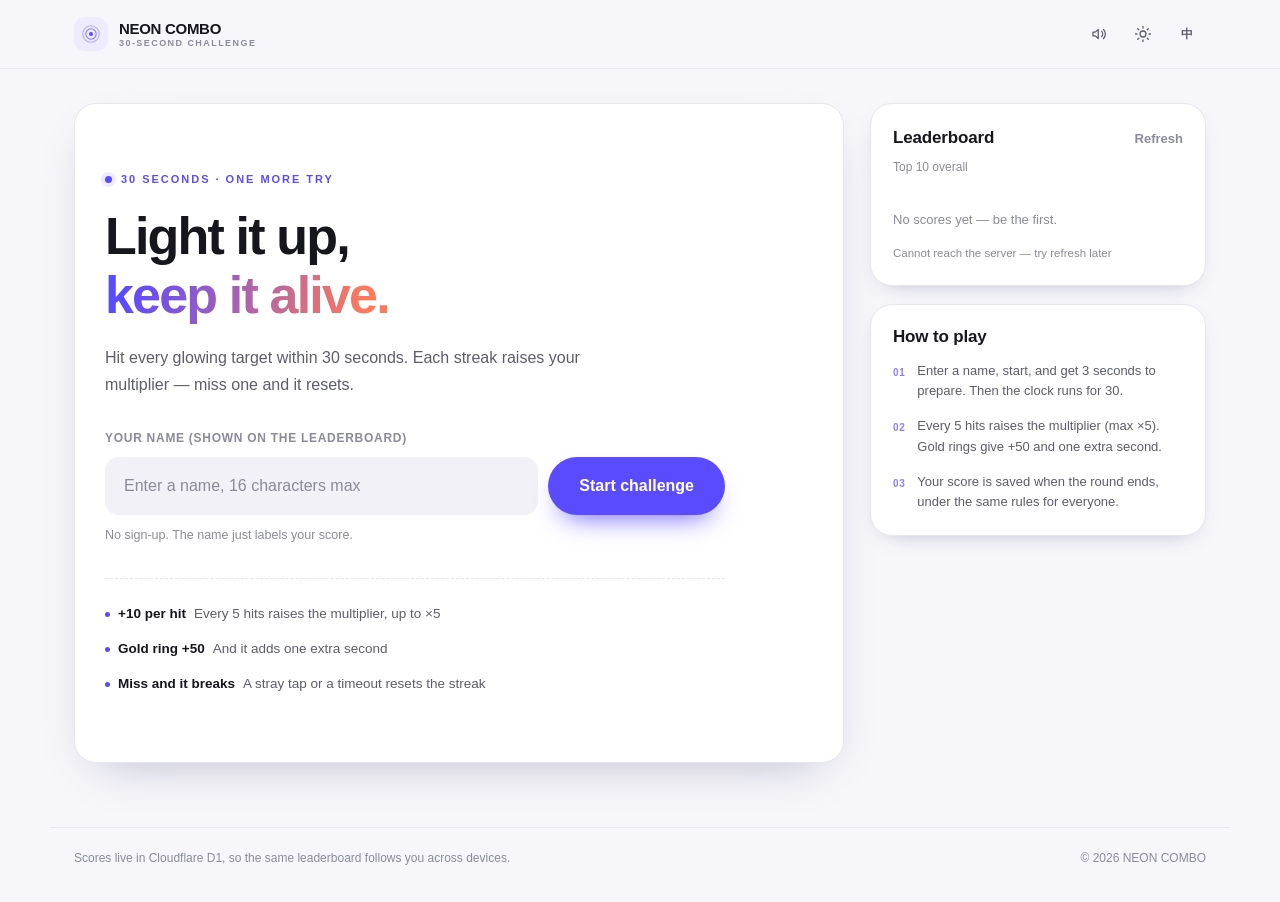
==== public/index.html @ eb089e0f "refactor: migrate from Pages Functions to Workers static assets" ====
<!DOCTYPE html>
<html lang="zh-CN" data-theme="light" data-lang="zh">
<head>
  <meta charset="UTF-8">
  <meta name="viewport" content="width=device-width, initial-scale=1, viewport-fit=cover">
  <title>霓虹连击 NEON COMBO · 30 秒挑战</title>
  <meta name="description" content="30 秒连击挑战：点亮、命中、别断。连击越高分越狠，成绩实时上榜。">
  <meta name="theme-color" content="#f7f7fb">
  <meta property="og:type" content="website">
  <meta property="og:title" content="霓虹连击 NEON COMBO · 30 秒挑战">
  <meta property="og:description" content="30 秒，手指别停。连击越高，分数越狠。">
  <link rel="icon" href="assets/favicon.svg" type="image/svg+xml">
  <link rel="stylesheet" href="assets/css/style.css">
</head>
<body>
  <a class="skip-link" href="#stage" data-i18n="a11y.skip">跳到游戏</a>

  <header class="site-header">
    <div class="container header-inner">
      <a class="brand" href="./" data-i18n-aria="a11y.home" aria-label="霓虹连击首页">
        <span class="brand-mark" aria-hidden="true">
          <svg viewBox="0 0 32 32" fill="none">
            <circle cx="16" cy="16" r="12" stroke="currentColor" stroke-width="1.5" opacity=".4"/>
            <circle cx="16" cy="16" r="7.5" stroke="currentColor" stroke-width="1.5" opacity=".72"/>
            <circle cx="16" cy="16" r="3" fill="currentColor"/>
          </svg>
        </span>
        <span class="brand-text"><strong data-i18n="brand.name">霓虹连击</strong><small data-i18n="brand.sub">NEON COMBO</small></span>
      </a>

      <div class="header-actions">
        <button class="icon-btn" id="sound-toggle" type="button" aria-pressed="true" aria-label="关闭音效" title="关闭音效">
          <svg class="icon-sound-on" viewBox="0 0 24 24" fill="none" aria-hidden="true"><path d="M4 9.5h3l4-3.5v12l-4-3.5H4z" stroke="currentColor" stroke-width="1.7" stroke-linejoin="round"/><path d="M15.5 8.5a5 5 0 0 1 0 7M18 6a8.5 8.5 0 0 1 0 12" stroke="currentColor" stroke-width="1.7" stroke-linecap="round"/></svg>
          <svg class="icon-sound-off" viewBox="0 0 24 24" fill="none" aria-hidden="true"><path d="M4 9.5h3l4-3.5v12l-4-3.5H4z" stroke="currentColor" stroke-width="1.7" stroke-linejoin="round"/><path d="m16 9.5 5 5M21 9.5l-5 5" stroke="currentColor" stroke-width="1.7" stroke-linecap="round"/></svg>
        </button>
        <button class="icon-btn" id="theme-toggle" type="button" data-i18n-aria="a11y.theme" data-i18n-title="a11y.theme" aria-label="切换深浅色主题" title="切换深浅色主题">
          <svg class="icon-sun" viewBox="0 0 24 24" fill="none" aria-hidden="true"><circle cx="12" cy="12" r="4" stroke="currentColor" stroke-width="1.7"/><path d="M12 2v2M12 20v2M4.93 4.93l1.42 1.42M17.65 17.65l1.42 1.42M2 12h2M20 12h2M4.93 19.07l1.42-1.42M17.65 6.35l1.42-1.42" stroke="currentColor" stroke-width="1.7" stroke-linecap="round"/></svg>
          <svg class="icon-moon" viewBox="0 0 24 24" fill="none" aria-hidden="true"><path d="M20.5 14.2A8.5 8.5 0 0 1 9.8 3.5 8.5 8.5 0 1 0 20.5 14.2Z" stroke="currentColor" stroke-width="1.7" stroke-linejoin="round"/></svg>
        </button>
        <button class="icon-btn lang-btn" id="lang-toggle" type="button" data-i18n="nav.lang.switch" data-i18n-aria="nav.lang.aria" aria-label="Switch to English">EN</button>
      </div>
    </div>
  </header>

  <main class="container main" id="stage">
    <div class="layout">
      <section class="stage-card">

        <!-- ============ 开始 ============ -->
        <div class="view view-start is-active" id="view-start">
          <p class="eyebrow"><span class="dot" aria-hidden="true"></span><span data-i18n="start.eyebrow">30 秒 · 一局接一局</span></p>
          <h1 data-i18n-html="start.title">点亮，命中，<br><span class="grad-text">别让它灭。</span></h1>
          <p class="lead" data-i18n="start.lead">30 秒内点掉所有发光的目标。连续命中会不断叠加倍率，漏掉一个，连击归零。</p>

          <form class="start-form" id="start-form" novalidate>
            <label for="player-name" data-i18n="start.name.label">你的名字（会显示在排行榜上）</label>
            <div class="start-row">
              <input class="name-input" id="player-name" name="name" type="text" maxlength="16" autocomplete="nickname" spellcheck="false" placeholder="输入名字，最多 16 字" data-i18n-ph="start.name.ph" aria-describedby="name-hint">
              <button class="btn btn-primary btn-lg" type="submit" id="start-btn" data-i18n="start.btn">开始挑战</button>
            </div>
            <p class="name-hint" id="name-hint" data-i18n="start.tip">不用注册，名字只用来标记成绩。</p>
          </form>

          <ul class="mini-rules">
            <li><b data-i18n="mini.1.k">每命中 +10</b><span data-i18n="mini.1.v">连击每 5 次提升一档倍率，最高 ×5</span></li>
            <li><b data-i18n="mini.2.k">金环 +50</b><span data-i18n="mini.2.v">命中还额外加 1 秒</span></li>
            <li><b data-i18n="mini.3.k">漏掉就断</b><span data-i18n="mini.3.v">点空或超时，连击直接清零</span></li>
          </ul>
        </div>

        <!-- ============ 游戏中 ============ -->
        <div class="view view-game" id="view-game">
          <div class="hud">
            <div class="hud-item"><span class="hud-label" data-i18n="hud.score">得分</span><strong class="hud-value" id="hud-score">0</strong></div>
            <div class="hud-item"><span class="hud-label" data-i18n="hud.combo">连击</span><strong class="hud-value" id="hud-combo">×1</strong></div>
            <div class="hud-item hud-item-time"><span class="hud-label" data-i18n="hud.time">剩余</span><strong class="hud-value" id="hud-time">30.0</strong></div>
          </div>
          <div class="timebar" aria-hidden="true"><i id="timebar-fill"></i></div>
          <div class="arena" id="arena">
            <p class="arena-tip" id="arena-tip" data-i18n="game.tip">点击发光的目标</p>
            <div class="countdown" id="countdown" hidden><span id="countdown-num">3</span></div>
            <div class="combo-flash" id="combo-flash" hidden></div>
          </div>
          <div class="hud-foot">
            <span id="game-best" data-i18n="game.best">本机最高 0</span>
            <button class="link-btn" id="quit-btn" type="button" data-i18n="game.quit">结束本局</button>
          </div>
        </div>

        <!-- ============ 结算 ============ -->
        <div class="view view-result" id="view-result">
          <p class="grade-label" data-i18n="result.title">本局结束</p>
          <div class="result-head">
            <span class="grade" id="result-grade" data-grade="A">A</span>
            <div class="result-score-wrap">
              <strong class="final-score" id="result-score">0</strong>
              <span class="final-unit" data-i18n="result.unit">分</span>
            </div>
          </div>
          <p class="grade-text" id="result-grade-text"></p>
          <dl class="result-stats">
            <div><dt data-i18n="result.combo">最高连击</dt><dd id="result-combo">0</dd></div>
            <div><dt data-i18n="result.hits">命中</dt><dd id="result-hits">0</dd></div>
            <div><dt data-i18n="result.accuracy">命中率</dt><dd id="result-accuracy">0%</dd></div>
          </dl>
          <p class="result-status" id="result-status" role="status" aria-live="polite"></p>
          <div class="result-actions">
            <button class="btn btn-primary btn-lg" id="retry-btn" type="button" data-i18n="result.retry">再来一局</button>
            <a class="btn btn-ghost btn-lg" href="#board" data-i18n="result.board">看排行榜</a>
          </div>
        </div>
      </section>

      <!-- ============ 侧栏 ============ -->
      <aside class="sidebar">
        <section class="board" id="board" aria-labelledby="board-title">
          <div class="board-head">
            <h2 id="board-title" data-i18n="board.title">排行榜</h2>
            <button class="link-btn" id="refresh-board" type="button" data-i18n="board.refresh">刷新</button>
          </div>
          <p class="board-sub" data-i18n="board.sub">全场前 10 名</p>
          <ol class="board-list" id="board-list"></ol>
          <p class="board-empty" id="board-empty" hidden data-i18n="board.empty">还没有成绩，来做第一个上榜的人。</p>
          <p class="board-note" id="board-note" hidden></p>
        </section>

        <section class="rules" aria-labelledby="rules-title">
          <h2 id="rules-title" data-i18n="rules.title">怎么玩</h2>
          <ol class="rule-list">
            <li><span class="rule-no" aria-hidden="true">01</span><p data-i18n="rules.1">输入名字，开始后有 3 秒准备，然后计时 30 秒。</p></li>
            <li><span class="rule-no" aria-hidden="true">02</span><p data-i18n="rules.2">连击每 5 次升一档倍率，最高 ×5；金环额外 +50 分和 1 秒。</p></li>
            <li><span class="rule-no" aria-hidden="true">03</span><p data-i18n="rules.3">结算自动上榜，和所有人比同一套规则。</p></li>
          </ol>
        </section>
      </aside>
    </div>
  </main>

  <footer class="site-footer">
    <div class="container footer-inner">
      <p data-i18n="footer.copy">成绩保存在 Cloudflare D1，换设备也能看到同一份排行榜。</p>
      <p class="footer-meta">© <span id="year">2026</span> NEON COMBO</p>
    </div>
  </footer>

  <script src="assets/js/i18n.js"></script>
  <script src="assets/js/game-core.js"></script>
  <script src="assets/js/game.js"></script>
</body>
</html>
---- public/assets/css/style.css ----
/* ============================================================
   霓虹连击 NEON COMBO · 样式
   零依赖 / 无外部请求 / 纯 CSS 视觉
   ============================================================ */

:root {
  --bg: #f7f7fb;
  --surface: #ffffff;
  --surface-2: #f1f1f7;
  --text: #16161d;
  --text-soft: #5d5d6b;
  --text-faint: #8b8b99;
  --line: #e6e6ee;
  --accent: #5b4bff;
  --accent-soft: #eeebff;
  --accent-2: #ff7a59;
  --gold: #ffc04d;
  --danger: #ff4d6d;
  --arena-1: #1c1848;
  --arena-2: #0b0b14;
  --shadow: 0 18px 50px -24px rgba(28, 24, 80, .32);
  --shadow-sm: 0 8px 24px -14px rgba(28, 24, 80, .38);
  --radius: 22px;
  --radius-sm: 12px;
  --max: 1180px;
  --ease: cubic-bezier(.22, .68, 0, 1);
}

html[data-theme="dark"] {
  --bg: #0e0e15;
  --surface: #17171f;
  --surface-2: #20202b;
  --text: #f2f2f7;
  --text-soft: #a8a8b8;
  --text-faint: #7a7a8c;
  --line: #2a2a38;
  --accent: #8b7dff;
  --accent-soft: #262244;
  --accent-2: #ff9478;
  --shadow: 0 18px 50px -24px rgba(0, 0, 0, .75);
  --shadow-sm: 0 8px 24px -14px rgba(0, 0, 0, .8);
}

*, *::before, *::after { box-sizing: border-box; }

/* hidden 属性必须能真正隐藏元素：下面的 .countdown 等浮层带 display，
   会覆盖浏览器默认的 [hidden] { display: none }，所以这里强制一次。 */
[hidden] { display: none !important; }

html { scroll-behavior: smooth; }

body {
  margin: 0;
  min-height: 100vh;
  background: var(--bg);
  color: var(--text);
  font-family: -apple-system, BlinkMacSystemFont, "Segoe UI", "PingFang SC", "Hiragino Sans GB", "Microsoft YaHei", "Helvetica Neue", Arial, sans-serif;
  font-size: 16px;
  line-height: 1.7;
  -webkit-font-smoothing: antialiased;
  -webkit-tap-highlight-color: transparent;
  transition: background-color .3s ease, color .3s ease;
}

img, svg { display: block; max-width: 100%; }
a { color: inherit; text-decoration: none; }
button { font: inherit; color: inherit; cursor: pointer; }
h1, h2, h3, p, ul, ol, dl, dd { margin: 0; }
ul, ol { padding: 0; list-style: none; }

:focus-visible { outline: 2px solid var(--accent); outline-offset: 3px; border-radius: 4px; }

.container { width: 100%; max-width: var(--max); margin: 0 auto; padding: 0 24px; }

.skip-link {
  position: absolute; left: -9999px; top: 0; z-index: 100;
  background: var(--accent); color: #fff; padding: 10px 18px; border-radius: 0 0 10px 0;
}
.skip-link:focus { left: 0; }

/* ---------- 通用文字 ---------- */
.eyebrow {
  display: inline-flex; align-items: center; gap: 9px;
  font-size: 11px; font-weight: 700; letter-spacing: .18em;
  text-transform: uppercase; color: var(--accent);
  margin-bottom: 18px;
}
.eyebrow .dot {
  width: 7px; height: 7px; border-radius: 50%; background: var(--accent);
  box-shadow: 0 0 0 4px var(--accent-soft);
}

.grad-text {
  background: linear-gradient(100deg, var(--accent) 8%, var(--accent-2) 92%);
  -webkit-background-clip: text; background-clip: text; color: transparent;
}

h1, h2 { letter-spacing: -.035em; line-height: 1.14; font-weight: 800; }
h1 { font-size: clamp(32px, 5.4vw, 52px); }
h2 { font-size: 17px; letter-spacing: -.01em; font-weight: 700; }

/* ---------- 按钮 ---------- */
.btn {
  display: inline-flex; align-items: center; justify-content: center; gap: 8px;
  padding: 12px 22px; border-radius: 999px; border: 1px solid transparent;
  font-size: 15px; font-weight: 650; line-height: 1.4; white-space: nowrap;
  transition: transform .22s var(--ease), box-shadow .22s var(--ease), background-color .22s ease, border-color .22s ease, color .22s ease;
}
.btn:hover { transform: translateY(-2px); }
.btn:active { transform: translateY(0) scale(.98); }
.btn-primary { background: var(--accent); color: #fff; box-shadow: 0 14px 28px -14px var(--accent); }
.btn-primary:hover { box-shadow: 0 20px 34px -14px var(--accent); }
.btn-ghost { background: var(--surface); border-color: var(--line); color: var(--text); }
.btn-ghost:hover { border-color: var(--accent); color: var(--accent); }
.btn-lg { padding: 15px 30px; font-size: 16px; }

.link-btn {
  background: none; border: 0; padding: 2px 0;
  font-size: 13px; font-weight: 600; color: var(--text-faint);
  border-bottom: 1px solid transparent;
  transition: color .2s ease, border-color .2s ease;
}
.link-btn:hover { color: var(--accent); border-bottom-color: currentColor; }

/* ---------- 顶栏 ---------- */
.site-header {
  position: sticky; top: 0; z-index: 50;
  background: color-mix(in srgb, var(--bg) 84%, transparent);
  backdrop-filter: saturate(180%) blur(14px);
  -webkit-backdrop-filter: saturate(180%) blur(14px);
  border-bottom: 1px solid var(--line);
}
.header-inner { height: 68px; display: flex; align-items: center; justify-content: space-between; gap: 16px; }

.brand { display: inline-flex; align-items: center; gap: 11px; }
.brand-mark {
  display: grid; place-items: center;
  width: 34px; height: 34px; border-radius: 11px;
  background: var(--accent-soft); color: var(--accent);
}
.brand-mark svg { width: 22px; height: 22px; }
.brand-text { display: flex; flex-direction: column; line-height: 1.2; }
.brand-text strong { font-size: 15px; font-weight: 750; letter-spacing: -.02em; }
.brand-text small { font-size: 9px; letter-spacing: .16em; color: var(--text-faint); font-weight: 600; }

.header-actions { display: flex; align-items: center; gap: 6px; }

.icon-btn {
  display: grid; place-items: center;
  width: 38px; height: 38px; border-radius: 11px;
  background: transparent; border: 1px solid transparent; color: var(--text-soft);
  transition: background-color .18s ease, color .18s ease, border-color .18s ease;
}
.icon-btn:hover { background: var(--surface-2); color: var(--text); border-color: var(--line); }
.icon-btn svg { width: 18px; height: 18px; }

.lang-btn { font-size: 12px; font-weight: 800; letter-spacing: .04em; }

/* 主题图标：靠 data-theme 切换 */
html[data-theme="light"] .icon-moon { display: none; }
html[data-theme="dark"] .icon-sun { display: none; }

/* 音效图标：靠 is-muted 切换 */
.icon-sound-off { display: none; }
.icon-btn.is-muted .icon-sound-on { display: none; }
.icon-btn.is-muted .icon-sound-off { display: block; }

/* ---------- 主布局 ---------- */
.main { padding: 34px 24px 56px; }

.layout {
  display: grid;
  grid-template-columns: minmax(0, 1fr) 336px;
  gap: 26px;
  align-items: start;
}

/* ---------- 舞台卡片 ---------- */
.stage-card {
  display: grid;
  min-height: clamp(560px, 74vh, 660px);
  padding: 30px;
  background: var(--surface);
  border: 1px solid var(--line);
  border-radius: var(--radius);
  box-shadow: var(--shadow);
  overflow: hidden;
}

.view {
  grid-area: 1 / 1;
  display: flex; flex-direction: column;
  opacity: 0; visibility: hidden; pointer-events: none;
  transform: translateY(10px);
  transition: opacity .32s var(--ease), transform .32s var(--ease), visibility .32s;
}
.view.is-active { opacity: 1; visibility: visible; pointer-events: auto; transform: none; }

/* ---------- 开始视图 ---------- */
.view-start { justify-content: center; max-width: 620px; }
.view-start .lead {
  margin-top: 18px; max-width: 520px;
  font-size: 16px; color: var(--text-soft);
}

.start-form { margin-top: 30px; }
.start-form > label {
  display: block; margin-bottom: 9px;
  font-size: 12px; font-weight: 700; letter-spacing: .06em;
  text-transform: uppercase; color: var(--text-faint);
}
.start-row { display: flex; gap: 10px; flex-wrap: wrap; }
.name-input {
  flex: 1 1 220px; min-width: 0;
  padding: 14px 18px;
  font: inherit; font-size: 16px; color: var(--text);
  background: var(--surface-2);
  border: 1px solid transparent; border-radius: 14px;
  transition: border-color .2s ease, background-color .2s ease, box-shadow .2s ease;
}
.name-input::placeholder { color: var(--text-faint); }
.name-input:focus {
  outline: none;
  border-color: var(--accent);
  background: var(--surface);
  box-shadow: 0 0 0 4px var(--accent-soft);
}
.name-input.is-invalid { border-color: var(--danger); animation: shake .28s ease; }

.name-hint { margin-top: 10px; font-size: 12.5px; color: var(--text-faint); }
.name-hint.is-error { color: var(--danger); font-weight: 600; }

.mini-rules {
  margin-top: 32px; display: grid; gap: 12px;
  padding-top: 24px; border-top: 1px dashed var(--line);
}
.mini-rules li { display: flex; flex-wrap: wrap; align-items: baseline; gap: 8px; font-size: 13.5px; }
.mini-rules b { font-size: 13.5px; font-weight: 750; color: var(--text); }
.mini-rules span { color: var(--text-soft); }
.mini-rules b::before {
  content: ""; display: inline-block; width: 5px; height: 5px; margin-right: 8px;
  border-radius: 50%; background: var(--accent); vertical-align: middle;
}

/* ---------- 游戏视图 ---------- */
.view-game { gap: 12px; }

.hud { display: flex; gap: 10px; }
.hud-item {
  flex: 1; min-width: 0;
  padding: 9px 14px;
  background: var(--surface-2);
  border-radius: 13px;
}
.hud-label {
  display: block;
  font-size: 10px; font-weight: 700; letter-spacing: .14em;
  text-transform: uppercase; color: var(--text-faint);
}
.hud-value {
  display: block;
  font-size: clamp(20px, 3vw, 26px); font-weight: 780; line-height: 1.25;
  font-variant-numeric: tabular-nums;
  transition: color .18s ease;
}
.hud-value.is-hot { color: var(--accent-2); }
.hud-item-time { text-align: right; }
.hud-item-time .hud-value { color: var(--accent); }
.is-urgent .hud-item-time .hud-value { color: var(--danger); animation: blink .6s steps(2) infinite; }

.timebar {
  height: 4px; border-radius: 999px; overflow: hidden;
  background: var(--surface-2);
}
.timebar i {
  display: block; width: 100%; height: 100%;
  background: linear-gradient(90deg, var(--accent), var(--accent-2));
  border-radius: inherit;
  transition: width .12s linear, background .2s ease;
}
.is-urgent .timebar i { background: linear-gradient(90deg, var(--danger), var(--accent-2)); }

/* ---------- 场地 ---------- */
.arena {
  position: relative; flex: 1; min-height: 300px;
  margin-top: 2px;
  border-radius: 18px;
  background:
    radial-gradient(120% 110% at 50% -10%, var(--arena-1) 0%, var(--arena-2) 64%);
  border: 1px solid rgba(139, 125, 255, .26);
  box-shadow: inset 0 0 70px rgba(91, 75, 255, .16);
  overflow: hidden;
  touch-action: none;
  cursor: crosshair;
  user-select: none;
  -webkit-user-select: none;
  transition: box-shadow .25s ease, border-color .25s ease;
}
.arena::before {
  content: ""; position: absolute; inset: 0; pointer-events: none;
  background-image:
    linear-gradient(rgba(139, 125, 255, .07) 1px, transparent 1px),
    linear-gradient(90deg, rgba(139, 125, 255, .07) 1px, transparent 1px);
  background-size: 46px 46px;
  mask-image: radial-gradient(circle at 50% 45%, #000 20%, transparent 78%);
  -webkit-mask-image: radial-gradient(circle at 50% 45%, #000 20%, transparent 78%);
}
.arena::after {
  content: ""; position: absolute; left: 50%; top: 48%;
  width: 62%; aspect-ratio: 1; transform: translate(-50%, -50%);
  background: radial-gradient(circle, rgba(91, 75, 255, .22) 0%, transparent 62%);
  pointer-events: none;
}
.arena.is-pulse { box-shadow: inset 0 0 90px rgba(139, 125, 255, .38); }
.arena.is-shaking { animation: shake .22s ease; }
.is-urgent .arena { border-color: rgba(255, 77, 109, .42); }

.arena-tip {
  position: absolute; left: 50%; top: 50%; z-index: 3;
  transform: translate(-50%, -50%);
  font-size: 13px; font-weight: 600; letter-spacing: .08em; text-transform: uppercase;
  color: rgba(200, 195, 255, .55); pointer-events: none;
  transition: opacity .3s ease;
}
.arena-tip.is-hidden { opacity: 0; }

/* 目标 */
.target {
  position: absolute; z-index: 5;
  width: var(--size, 76px); height: var(--size, 76px);
  transform: translate(-50%, -50%);
  border-radius: 50%;
  background: radial-gradient(circle at 34% 28%, #ffffff 0%, #a99cff 34%, var(--accent) 62%, rgba(91, 75, 255, .18) 100%);
  box-shadow:
    0 0 0 2px rgba(255, 255, 255, .55),
    0 0 20px 5px rgba(139, 125, 255, .55),
    inset 0 0 18px rgba(255, 255, 255, .3);
  animation: target-in .16s var(--ease), target-breathe 1.1s ease-in-out infinite;
  will-change: transform, opacity;
}
.target::after {
  content: ""; position: absolute; inset: 32%;
  border-radius: 50%;
  background: rgba(255, 255, 255, .85);
  opacity: .55;
}
.target.is-gold {
  background: radial-gradient(circle at 34% 28%, #fffaf0 0%, #ffd782 36%, var(--gold) 64%, rgba(255, 192, 77, .18) 100%);
  box-shadow:
    0 0 0 2px rgba(255, 255, 255, .7),
    0 0 24px 7px rgba(255, 192, 77, .6),
    inset 0 0 20px rgba(255, 255, 255, .45);
}
.target.is-hit {
  animation: target-hit .26s var(--ease) forwards;
  pointer-events: none;
}
.target.is-missed {
  animation: target-missed .2s ease forwards;
  pointer-events: none;
}

/* 反馈特效 */
.float-score {
  position: absolute; z-index: 8;
  transform: translate(-50%, -50%);
  font-size: 17px; font-weight: 800; letter-spacing: -.02em;
  color: #cfc6ff; text-shadow: 0 0 14px rgba(139, 125, 255, .9);
  pointer-events: none;
  animation: float-up .72s var(--ease) forwards;
}
.float-score.is-gold { color: #ffe0a3; text-shadow: 0 0 16px rgba(255, 192, 77, .95); }

.spark {
  position: absolute; z-index: 7;
  width: 6px; height: 6px; border-radius: 50%;
  background: #fff;
  box-shadow: 0 0 10px rgba(255, 255, 255, .8);
  pointer-events: none;
  animation: spark-out .55s ease-out forwards;
}
.spark.is-gold { background: var(--gold); box-shadow: 0 0 12px rgba(255, 192, 77, .9); }

.miss-ring {
  position: absolute; z-index: 6;
  width: 26px; height: 26px; margin: -13px 0 0 -13px;
  border: 2px solid var(--danger); border-radius: 50%;
  pointer-events: none;
  animation: ring-out .46s ease-out forwards;
}

/* 倒计时 */
.countdown {
  position: absolute; inset: 0; z-index: 9;
  display: grid; place-items: center;
  background: rgba(8, 8, 16, .55);
  backdrop-filter: blur(2px);
  pointer-events: none; /* 倒计时只是提示，不该挡住场地点击 */
}
.countdown span {
  font-size: clamp(84px, 16vw, 132px); font-weight: 850; line-height: 1;
  letter-spacing: -.06em;
  color: #fff;
  text-shadow: 0 0 36px rgba(139, 125, 255, .9), 0 0 90px rgba(91, 75, 255, .6);
}
.countdown span.is-go { color: #b6ffcd; text-shadow: 0 0 36px rgba(80, 255, 150, .8), 0 0 90px rgba(80, 255, 150, .5); }
.countdown span.is-bump { animation: count-bump .42s var(--ease); }

/* 倍率闪现 */
.combo-flash {
  position: absolute; left: 50%; top: 26%; z-index: 8;
  transform: translate(-50%, -50%);
  font-size: clamp(20px, 4vw, 30px); font-weight: 850; letter-spacing: -.02em;
  color: #fff; text-shadow: 0 0 24px rgba(255, 122, 89, .9);
  pointer-events: none; white-space: nowrap;
}
.combo-flash.is-on { animation: combo-pop .7s var(--ease) forwards; }

.hud-foot {
  display: flex; align-items: center; justify-content: space-between; gap: 12px;
  font-size: 12px; color: var(--text-faint);
}

/* ---------- 结算视图 ---------- */
.view-result { justify-content: center; align-items: center; text-align: center; }
.grade-label {
  font-size: 11px; font-weight: 700; letter-spacing: .18em;
  text-transform: uppercase; color: var(--text-faint);
}
.result-head {
  display: flex; align-items: center; justify-content: center; gap: 22px;
  margin: 14px 0 8px;
}
.grade {
  display: grid; place-items: center;
  width: 74px; height: 74px; border-radius: 20px;
  font-size: 40px; font-weight: 850; line-height: 1;
  color: #fff; background: linear-gradient(150deg, var(--accent), var(--accent-2));
  box-shadow: 0 16px 34px -16px var(--accent);
  letter-spacing: -.04em;
}
.grade[data-grade="S"] { background: linear-gradient(150deg, #ffcf5c, #ff7a59); box-shadow: 0 16px 34px -16px #ffb648; }
.grade[data-grade="A"] { background: linear-gradient(150deg, #8b7dff, #5b4bff); }
.grade[data-grade="B"] { background: linear-gradient(150deg, #58c4ff, #3a7bff); box-shadow: 0 16px 34px -16px #3a7bff; }
.grade[data-grade="C"] { background: linear-gradient(150deg, #7f8798, #5a6272); box-shadow: none; }
.grade[data-grade="D"] { background: linear-gradient(150deg, #6d6d7d, #4a4a58); box-shadow: none; }

.result-score-wrap { display: flex; align-items: baseline; gap: 6px; }
.final-score {
  font-size: clamp(48px, 9vw, 74px); font-weight: 850; line-height: 1;
  letter-spacing: -.05em; font-variant-numeric: tabular-nums;
}
.final-unit { font-size: 14px; font-weight: 700; color: var(--text-faint); }

.grade-text {
  min-height: 24px;
  font-size: 14.5px; font-weight: 600; color: var(--text-soft);
}

.result-stats {
  display: flex; justify-content: center; gap: 10px;
  width: 100%; max-width: 440px; margin: 22px 0 6px;
}
.result-stats > div {
  flex: 1; padding: 12px 8px;
  background: var(--surface-2); border-radius: 14px;
}
.result-stats dt {
  font-size: 10px; font-weight: 700; letter-spacing: .12em;
  text-transform: uppercase; color: var(--text-faint);
}
.result-stats dd {
  margin: 4px 0 0;
  font-size: 20px; font-weight: 780; font-variant-numeric: tabular-nums;
}

.result-status {
  min-height: 22px; margin-top: 10px;
  font-size: 13px; color: var(--text-faint);
}
.result-status.is-good { color: #2fa86a; font-weight: 600; }
html[data-theme="dark"] .result-status.is-good { color: #63d99a; }

.result-actions { display: flex; gap: 10px; flex-wrap: wrap; justify-content: center; margin-top: 18px; }

/* ---------- 侧栏 ---------- */
.sidebar { display: grid; gap: 18px; }

.board, .rules {
  padding: 22px;
  background: var(--surface);
  border: 1px solid var(--line);
  border-radius: var(--radius);
  box-shadow: var(--shadow-sm);
}

.board-head { display: flex; align-items: baseline; justify-content: space-between; gap: 12px; }
.board-sub { margin-top: 4px; font-size: 12px; color: var(--text-faint); }

.board-list { margin-top: 16px; display: grid; gap: 2px; }
.board-row {
  display: grid;
  grid-template-columns: 26px minmax(0, 1fr) auto;
  align-items: center; gap: 10px;
  padding: 9px 10px;
  border-radius: 10px;
  font-size: 13.5px;
  transition: background-color .18s ease;
}
.board-row + .board-row { border-top: 1px solid var(--line); border-radius: 0 0 10px 10px; }
.board-row:hover { background: var(--surface-2); }

.board-rank {
  font-size: 11px; font-weight: 750; color: var(--text-faint);
  font-variant-numeric: tabular-nums;
}
.board-name {
  min-width: 0; overflow: hidden; text-overflow: ellipsis; white-space: nowrap;
  font-weight: 600;
}
.board-score {
  font-weight: 780; font-variant-numeric: tabular-nums;
  letter-spacing: -.01em;
}
.board-row.is-top .board-rank { color: var(--gold); }
.board-row.is-top .board-score { color: var(--accent-2); }
.board-row.is-me { background: var(--accent-soft); }
.board-row.is-me .board-name { color: var(--accent); }
.board-badge {
  display: inline-block; margin-left: 6px; padding: 1px 7px;
  border-radius: 999px;
  font-size: 9.5px; font-style: normal; font-weight: 750; letter-spacing: .06em;
  text-transform: uppercase;
  background: var(--accent); color: #fff;
  vertical-align: 1px;
}

.board-empty { margin-top: 16px; font-size: 13px; color: var(--text-faint); }
.board-note { margin-top: 12px; font-size: 11.5px; color: var(--text-faint); }

.rules h2 { margin-bottom: 14px; }
.rule-list { display: grid; gap: 14px; }
.rule-list li { display: flex; gap: 12px; }
.rule-no {
  flex-shrink: 0;
  font-size: 10px; font-weight: 800; letter-spacing: .06em;
  color: var(--accent); opacity: .7;
  padding-top: 3px;
}
.rule-list p { font-size: 13px; color: var(--text-soft); line-height: 1.6; }

/* ---------- 页脚 ---------- */
.site-footer { padding: 8px 0 34px; }
.footer-inner {
  display: flex; align-items: center; justify-content: space-between; gap: 14px;
  padding-top: 20px; border-top: 1px solid var(--line);
  font-size: 12px; color: var(--text-faint);
}
.footer-meta { font-variant-numeric: tabular-nums; }

/* ---------- 动画 ---------- */
@keyframes target-in {
  from { transform: translate(-50%, -50%) scale(.35); opacity: 0; }
  to { transform: translate(-50%, -50%) scale(1); opacity: 1; }
}
@keyframes target-breathe {
  0%, 100% { filter: brightness(1); }
  50% { filter: brightness(1.18); }
}
@keyframes target-hit {
  0% { transform: translate(-50%, -50%) scale(1); opacity: 1; }
  100% { transform: translate(-50%, -50%) scale(1.85); opacity: 0; }
}
@keyframes target-missed {
  0% { transform: translate(-50%, -50%) scale(1); opacity: .9; }
  100% { transform: translate(-50%, -50%) scale(.55); opacity: 0; filter: grayscale(1); }
}
@keyframes float-up {
  0% { transform: translate(-50%, -50%) scale(.9); opacity: 0; }
  25% { opacity: 1; }
  100% { transform: translate(-50%, -140%) scale(1.1); opacity: 0; }
}
@keyframes spark-out {
  0% { transform: translate(-50%, -50%) translate(0, 0) scale(1); opacity: 1; }
  100% { transform: translate(-50%, -50%) translate(var(--dx, 20px), var(--dy, 20px)) scale(.2); opacity: 0; }
}
@keyframes ring-out {
  0% { transform: scale(.4); opacity: .9; }
  100% { transform: scale(2.6); opacity: 0; }
}
@keyframes count-bump {
  0% { transform: scale(.55); opacity: 0; }
  45% { transform: scale(1.06); opacity: 1; }
  100% { transform: scale(1); opacity: 1; }
}
@keyframes combo-pop {
  0% { transform: translate(-50%, -40%) scale(.8); opacity: 0; }
  30% { transform: translate(-50%, -50%) scale(1.08); opacity: 1; }
  70% { opacity: 1; }
  100% { transform: translate(-50%, -90%) scale(1); opacity: 0; }
}
@keyframes shake {
  0%, 100% { transform: translateX(0); }
  20% { transform: translateX(-5px); }
  45% { transform: translateX(4px); }
  70% { transform: translateX(-3px); }
}
@keyframes blink {
  50% { opacity: .35; }
}

/* ---------- 响应式 ---------- */
@media (max-width: 980px) {
  .layout { grid-template-columns: minmax(0, 1fr); }
  .stage-card { min-height: clamp(520px, 70vh, 600px); padding: 24px; }
  .sidebar { grid-template-columns: minmax(0, 1fr) minmax(0, 1fr); }
}

@media (max-width: 700px) {
  .main { padding: 20px 16px 40px; }
  .container { padding: 0 16px; }
  .header-inner { height: 60px; }
  .brand-text small { display: none; }
  .stage-card { padding: 20px; min-height: 0; border-radius: 18px; }
  .view { min-height: 480px; }
  .view-start .lead { font-size: 15px; }
  .start-row { flex-direction: column; }
  .start-row .btn { width: 100%; }
  .mini-rules { margin-top: 24px; padding-top: 18px; gap: 10px; }
  .arena { min-height: 240px; }
  .hud { gap: 8px; }
  .hud-item { padding: 7px 11px; }
  .result-stats { gap: 8px; }
  .result-stats dd { font-size: 18px; }
  .sidebar { grid-template-columns: minmax(0, 1fr); }
  .footer-inner { flex-direction: column; align-items: flex-start; gap: 6px; }
}

/* ---------- 404 ---------- */
.page-404 {
  min-height: 100vh;
  max-width: 620px;
  margin: 0 auto;
  padding: 12vh 24px 48px;
  display: flex; flex-direction: column; align-items: flex-start; justify-content: center;
}
.page-404 .lead { margin-top: 18px; font-size: 16px; color: var(--text-soft); }
.page-404 .lead-en { margin-top: 6px; font-size: 14px; color: var(--text-faint); }
.page-404 .btn { margin-top: 30px; }
.page-404-meta {
  margin-top: 44px;
  font-size: 10px; font-weight: 700; letter-spacing: .18em;
  text-transform: uppercase; color: var(--text-faint);
}

/* ---------- 减少动效 ---------- */
@media (prefers-reduced-motion: reduce) {
  html { scroll-behavior: auto; }
  *, *::before, *::after {
    animation-duration: .01ms !important;
    animation-iteration-count: 1 !important;
    transition-duration: .01ms !important;
  }
}
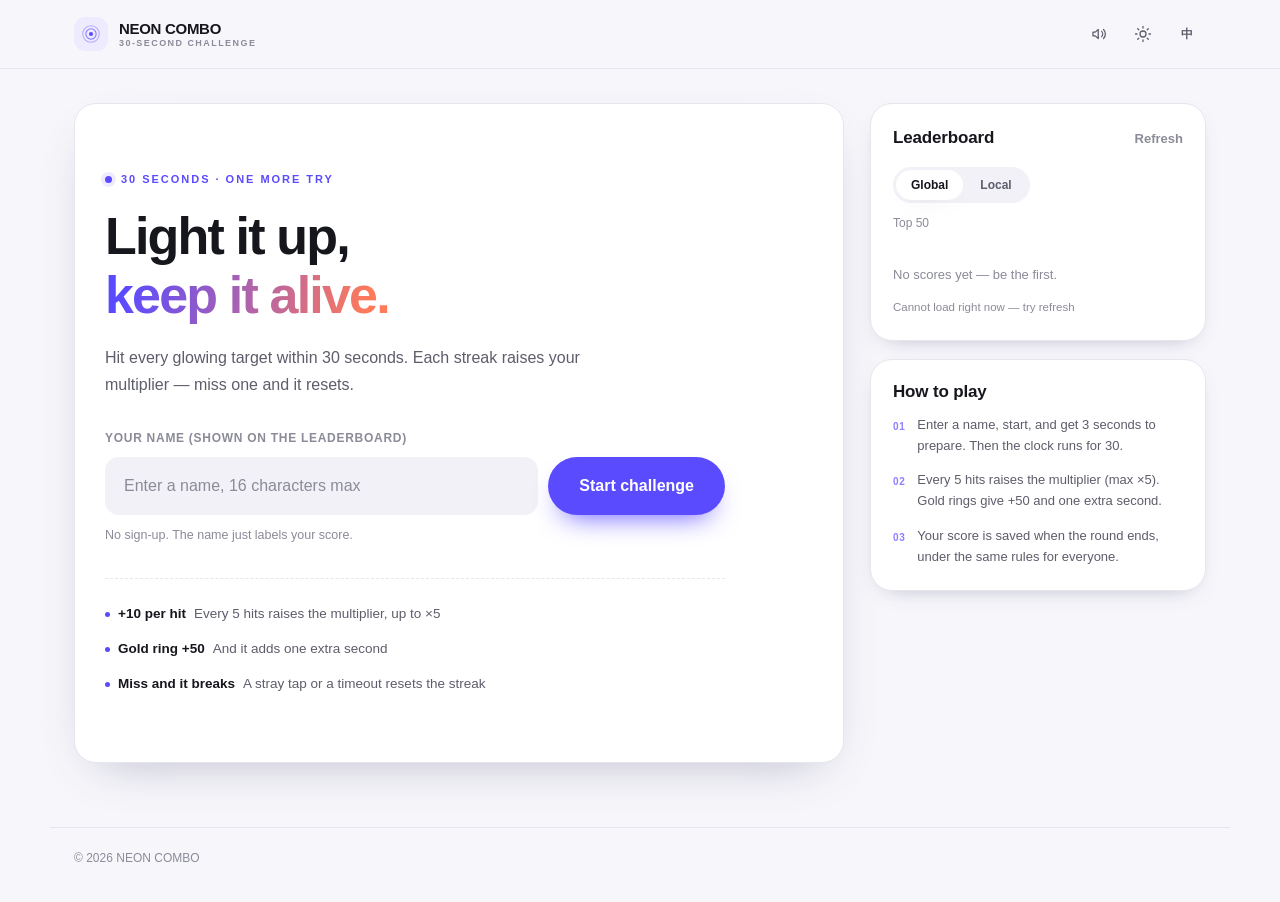
==== commit ac17c70e: "feat: leaderboard top 50 with global/region scopes, auto region+device, personal rank" ====
--- a/public/index.html
+++ b/public/index.html
@@ -118,7 +118,22 @@
             <h2 id="board-title" data-i18n="board.title">排行榜</h2>
             <button class="link-btn" id="refresh-board" type="button" data-i18n="board.refresh">刷新</button>
           </div>
-          <p class="board-sub" data-i18n="board.sub">全场前 10 名</p>
+
+          <div class="board-tabs" role="tablist" aria-label="排行榜范围" data-i18n-aria="board.scope">
+            <button class="board-tab is-active" id="scope-global" type="button" role="tab" aria-selected="true" data-scope="global" data-i18n="board.scope.global">全球</button>
+            <button class="board-tab" id="scope-region" type="button" role="tab" aria-selected="false" data-scope="region" data-i18n="board.scope.region">本区</button>
+          </div>
+
+          <div class="board-me" id="board-me" hidden>
+            <p class="board-me-title" data-i18n="board.me">我的排名</p>
+            <dl class="board-me-stats">
+              <div><dt data-i18n="board.me.global">全球</dt><dd id="board-me-global">—</dd></div>
+              <div><dt data-i18n="board.me.region">本区</dt><dd id="board-me-region">—</dd></div>
+              <div><dt data-i18n="board.me.best">最高</dt><dd id="board-me-best">—</dd></div>
+            </dl>
+          </div>
+
+          <p class="board-sub" id="board-sub">前 50 名</p>
           <ol class="board-list" id="board-list"></ol>
           <p class="board-empty" id="board-empty" hidden data-i18n="board.empty">还没有成绩，来做第一个上榜的人。</p>
           <p class="board-note" id="board-note" hidden></p>
@@ -138,7 +153,6 @@
 
   <footer class="site-footer">
     <div class="container footer-inner">
-      <p data-i18n="footer.copy">成绩保存在 Cloudflare D1，换设备也能看到同一份排行榜。</p>
       <p class="footer-meta">© <span id="year">2026</span> NEON COMBO</p>
     </div>
   </footer>
--- a/public/assets/css/style.css
+++ b/public/assets/css/style.css
@@ -495,14 +495,55 @@
 }
 
 .board-head { display: flex; align-items: baseline; justify-content: space-between; gap: 12px; }
-.board-sub { margin-top: 4px; font-size: 12px; color: var(--text-faint); }
-
-.board-list { margin-top: 16px; display: grid; gap: 2px; }
+.board-sub { margin-top: 10px; font-size: 12px; color: var(--text-faint); }
+
+/* 全球 / 本区 切换 */
+.board-tabs {
+  display: inline-flex; gap: 2px; margin-top: 14px; padding: 3px;
+  background: var(--surface-2); border-radius: 999px;
+}
+.board-tab {
+  padding: 5px 15px;
+  border: 0; border-radius: 999px;
+  background: transparent;
+  font: inherit; font-size: 12px; font-weight: 650;
+  color: var(--text-soft); cursor: pointer;
+  transition: background-color .16s ease, color .16s ease;
+}
+.board-tab:hover { color: var(--text); }
+.board-tab.is-active { background: var(--surface); color: var(--text); box-shadow: var(--shadow-sm); }
+.board-tab:focus-visible { outline: 2px solid var(--accent); outline-offset: 2px; }
+
+/* 我的排名 */
+.board-me {
+  margin-top: 14px; padding: 12px 14px;
+  background: var(--accent-soft);
+  border: 1px solid var(--line);
+  border-radius: 12px;
+}
+.board-me-title {
+  font-size: 10.5px; font-weight: 780; letter-spacing: .1em;
+  text-transform: uppercase; color: var(--accent);
+}
+.board-me-stats { display: grid; grid-template-columns: repeat(3, 1fr); gap: 10px; margin-top: 9px; }
+.board-me-stats dt { font-size: 10.5px; color: var(--text-faint); }
+.board-me-stats dd {
+  margin-top: 2px;
+  font-size: 15px; font-weight: 800; font-variant-numeric: tabular-nums;
+  letter-spacing: -.01em;
+}
+
+.board-list {
+  margin-top: 14px; display: grid; gap: 2px;
+  max-height: 456px; overflow-y: auto; overscroll-behavior: contain;
+  padding-right: 4px;
+  scrollbar-width: thin;
+}
 .board-row {
   display: grid;
   grid-template-columns: 26px minmax(0, 1fr) auto;
   align-items: center; gap: 10px;
-  padding: 9px 10px;
+  padding: 8px 10px;
   border-radius: 10px;
   font-size: 13.5px;
   transition: background-color .18s ease;
@@ -514,9 +555,13 @@
   font-size: 11px; font-weight: 750; color: var(--text-faint);
   font-variant-numeric: tabular-nums;
 }
-.board-name {
+.board-name { min-width: 0; display: grid; gap: 2px; font-weight: 600; }
+.board-name-line {
   min-width: 0; overflow: hidden; text-overflow: ellipsis; white-space: nowrap;
-  font-weight: 600;
+}
+.board-meta {
+  min-width: 0; overflow: hidden; text-overflow: ellipsis; white-space: nowrap;
+  font-size: 10.5px; font-weight: 500; color: var(--text-faint);
 }
 .board-score {
   font-weight: 780; font-variant-numeric: tabular-nums;
@@ -525,7 +570,13 @@
 .board-row.is-top .board-rank { color: var(--gold); }
 .board-row.is-top .board-score { color: var(--accent-2); }
 .board-row.is-me { background: var(--accent-soft); }
-.board-row.is-me .board-name { color: var(--accent); }
+.board-row.is-me .board-name-line { color: var(--accent); }
+.board-tag {
+  margin-left: 5px;
+  font-size: 9.5px; font-style: normal; font-weight: 700; letter-spacing: .04em;
+  color: var(--text-faint);
+  font-variant-numeric: tabular-nums;
+}
 .board-badge {
   display: inline-block; margin-left: 6px; padding: 1px 7px;
   border-radius: 999px;
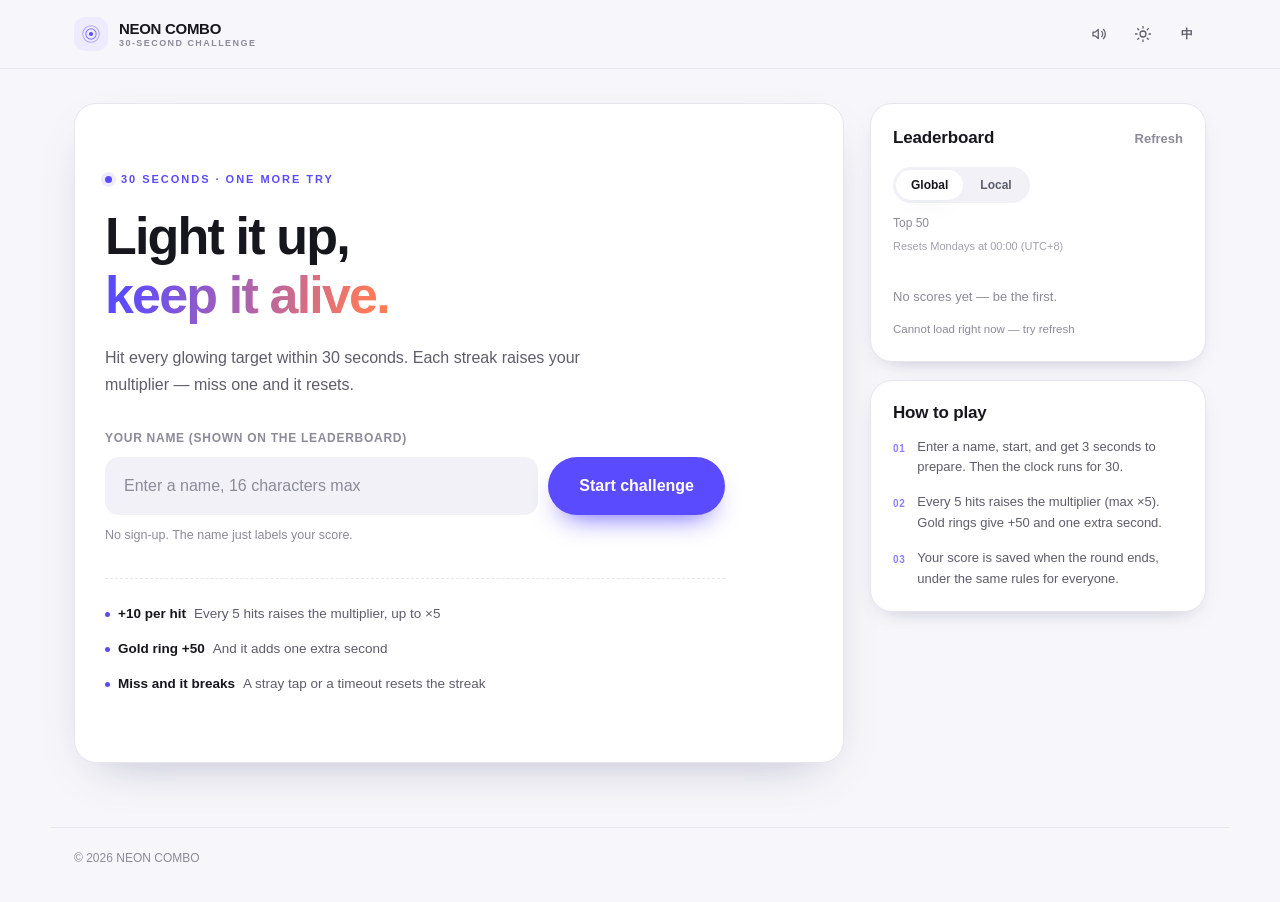
==== commit deb8cd5d: "feat: IP-hash player identity, weekly cron reset; fix: result status follows language" ====
--- a/public/index.html
+++ b/public/index.html
@@ -134,6 +134,7 @@
           </div>
 
           <p class="board-sub" id="board-sub">前 50 名</p>
+          <p class="board-reset" data-i18n="board.reset">每周一 00:00 重置</p>
           <ol class="board-list" id="board-list"></ol>
           <p class="board-empty" id="board-empty" hidden data-i18n="board.empty">还没有成绩，来做第一个上榜的人。</p>
           <p class="board-note" id="board-note" hidden></p>
--- a/public/assets/css/style.css
+++ b/public/assets/css/style.css
@@ -496,6 +496,7 @@
 
 .board-head { display: flex; align-items: baseline; justify-content: space-between; gap: 12px; }
 .board-sub { margin-top: 10px; font-size: 12px; color: var(--text-faint); }
+.board-reset { margin-top: 3px; font-size: 11px; color: var(--text-faint); opacity: .8; }
 
 /* 全球 / 本区 切换 */
 .board-tabs {
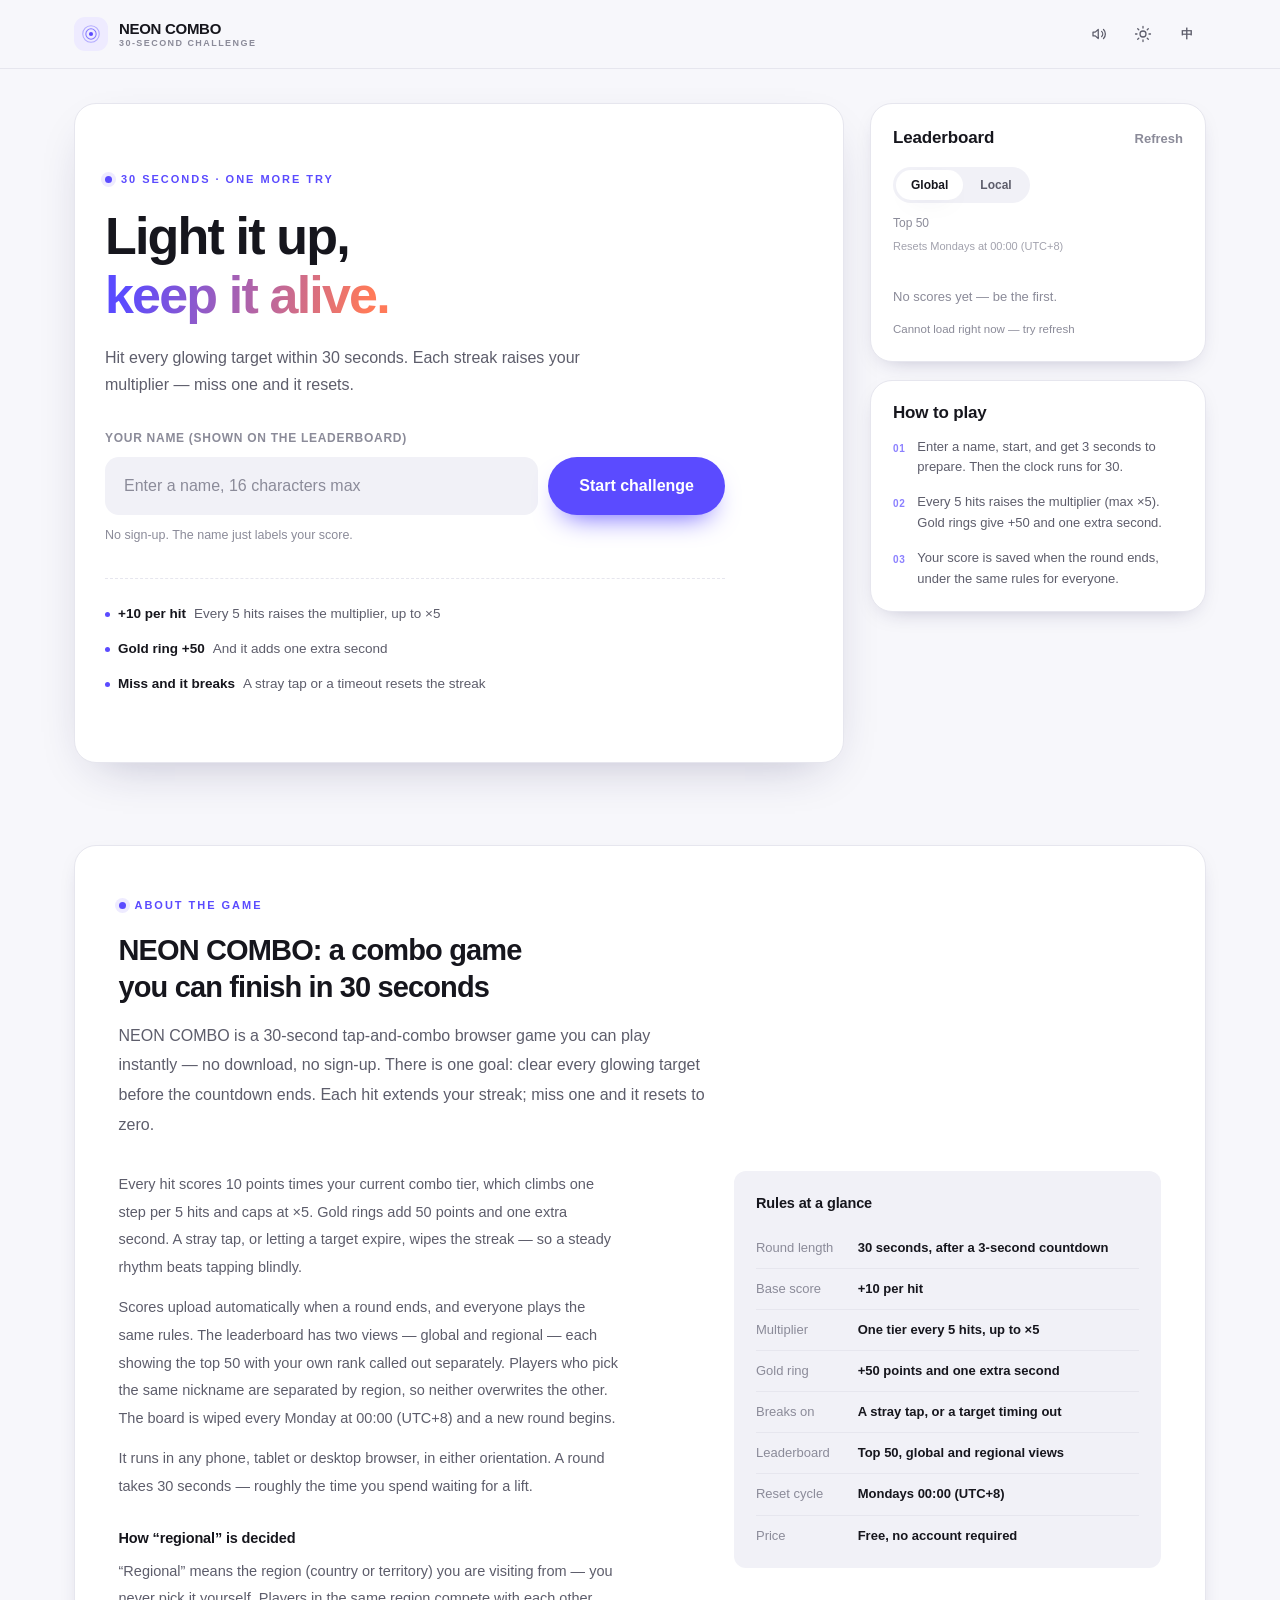
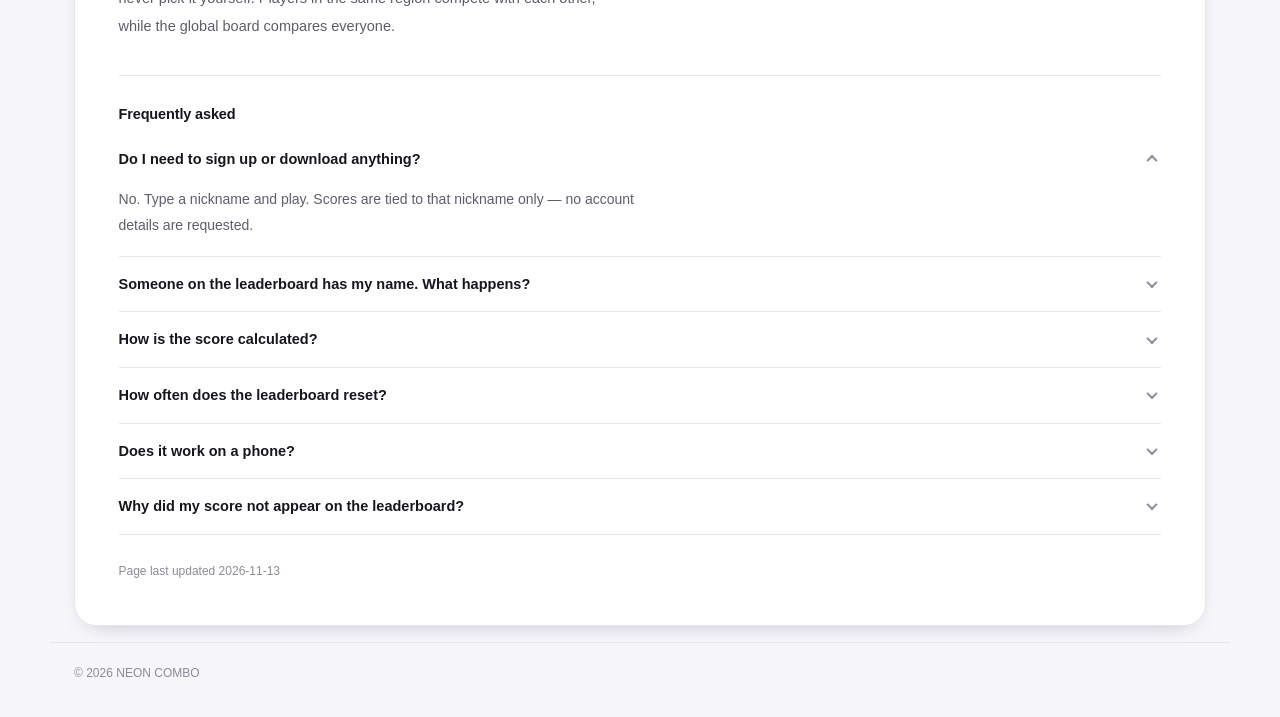
==== commit 22470820: "feat: SEO + GEO 优化 - head 补 canonical / robots / og:url / og:image / twitter card / manifest，   标题与描" ====
--- a/public/index.html
+++ b/public/index.html
@@ -3,14 +3,104 @@
 <head>
   <meta charset="UTF-8">
   <meta name="viewport" content="width=device-width, initial-scale=1, viewport-fit=cover">
-  <title>霓虹连击 NEON COMBO · 30 秒挑战</title>
-  <meta name="description" content="30 秒连击挑战：点亮、命中、别断。连击越高分越狠，成绩实时上榜。">
-  <meta name="theme-color" content="#f7f7fb">
+
+  <title>霓虹连击 NEON COMBO｜30 秒连击点击小游戏，在线免费玩</title>
+  <meta name="description" content="霓虹连击是一个 30 秒的浏览器连击点击小游戏：命中 +10，连击每 5 次升一档倍率（最高 ×5），金环 +50 并加 1 秒。免注册、免下载，成绩自动进入全球与本区排行榜，每周一 00:00 重置。">
+  <meta name="robots" content="index, follow, max-image-preview:large, max-snippet:-1">
+  <link rel="canonical" href="https://home.prettylife.pw/">
+
+  <meta name="theme-color" content="#f7f7fb" media="(prefers-color-scheme: light)">
+  <meta name="theme-color" content="#0e0e15" media="(prefers-color-scheme: dark)">
+
+  <!-- Open Graph -->
   <meta property="og:type" content="website">
-  <meta property="og:title" content="霓虹连击 NEON COMBO · 30 秒挑战">
-  <meta property="og:description" content="30 秒，手指别停。连击越高，分数越狠。">
+  <meta property="og:site_name" content="霓虹连击 NEON COMBO">
+  <meta property="og:url" content="https://home.prettylife.pw/">
+  <meta property="og:title" content="霓虹连击 NEON COMBO · 30 秒连击挑战">
+  <meta property="og:description" content="30 秒，点亮目标、续住连击，看看你能排到第几。免注册，手机和电脑都能直接玩。">
+  <meta property="og:image" content="https://home.prettylife.pw/assets/og-cover.png">
+  <meta property="og:image:width" content="1200">
+  <meta property="og:image:height" content="630">
+  <meta property="og:image:type" content="image/png">
+  <meta property="og:image:alt" content="霓虹连击 NEON COMBO · 30 秒连击挑战封面图">
+  <meta property="og:locale" content="zh_CN">
+  <meta property="og:locale:alternate" content="en_US">
+
+  <!-- Twitter / X -->
+  <meta name="twitter:card" content="summary_large_image">
+  <meta name="twitter:title" content="霓虹连击 NEON COMBO · 30 秒连击挑战">
+  <meta name="twitter:description" content="30 秒，点亮目标、续住连击，看看你能排到第几。免注册，手机和电脑都能直接玩。">
+  <meta name="twitter:image" content="https://home.prettylife.pw/assets/og-cover.png">
+  <meta name="twitter:image:alt" content="霓虹连击 NEON COMBO · 30 秒连击挑战封面图">
+
   <link rel="icon" href="assets/favicon.svg" type="image/svg+xml">
+  <link rel="icon" type="image/png" sizes="192x192" href="assets/icon-192.png">
+  <link rel="apple-touch-icon" sizes="180x180" href="assets/icon-180.png">
+  <link rel="manifest" href="site.webmanifest">
   <link rel="stylesheet" href="assets/css/style.css">
+
+  <!-- 结构化数据：站点与游戏实体。FAQPage 由 assets/js/seo.js 依据页面问答生成，跟随语言切换。 -->
+  <script type="application/ld+json">
+  {
+    "@context": "https://schema.org",
+    "@graph": [
+      {
+        "@type": "WebSite",
+        "@id": "https://home.prettylife.pw/#website",
+        "url": "https://home.prettylife.pw/",
+        "name": "霓虹连击 NEON COMBO",
+        "alternateName": ["NEON COMBO", "霓虹连击"],
+        "description": "一个 30 秒的浏览器连击点击小游戏：命中得分、连击叠加倍率，成绩进入全球与本区排行榜。",
+        "inLanguage": ["zh-CN", "en"],
+        "publisher": { "@id": "https://home.prettylife.pw/#publisher" }
+      },
+      {
+        "@type": "Organization",
+        "@id": "https://home.prettylife.pw/#publisher",
+        "name": "NEON COMBO",
+        "url": "https://home.prettylife.pw/",
+        "logo": {
+          "@type": "ImageObject",
+          "url": "https://home.prettylife.pw/assets/icon-512.png",
+          "width": 512,
+          "height": 512
+        }
+      },
+      {
+        "@type": "VideoGame",
+        "@id": "https://home.prettylife.pw/#game",
+        "name": "霓虹连击 NEON COMBO",
+        "alternateName": "NEON COMBO",
+        "url": "https://home.prettylife.pw/",
+        "description": "霓虹连击是一个 30 秒的连击点击小游戏。点掉所有发光目标，连续命中不断叠加倍率（最高 ×5），漏掉一个连击归零；金环额外 +50 分并延长 1 秒。成绩自动进入全球与本区前 50 名榜单，每周一 00:00（UTC+8）重置。",
+        "image": "https://home.prettylife.pw/assets/og-cover.png",
+        "genre": ["Casual", "Arcade", "Clicker"],
+        "gamePlatform": ["Web browser", "Mobile web", "Desktop"],
+        "operatingSystem": "Any",
+        "applicationCategory": "GameApplication",
+        "playMode": "SinglePlayer",
+        "numberOfPlayers": { "@type": "QuantitativeValue", "minValue": 1, "maxValue": 1 },
+        "inLanguage": ["zh-CN", "en"],
+        "isAccessibleForFree": true,
+        "offers": {
+          "@type": "Offer",
+          "price": "0",
+          "priceCurrency": "CNY",
+          "availability": "https://schema.org/InStock"
+        },
+        "publisher": { "@id": "https://home.prettylife.pw/#publisher" },
+        "datePublished": "2026-11-12",
+        "dateModified": "2026-11-13",
+        "gameTip": [
+          "每次命中 +10 分，连击每满 5 次提升一档倍率，最高 ×5。",
+          "金色圆环额外 +50 分并延长 1 秒，优先点它。",
+          "点空或目标超时都会让连击清零，稳住节奏比快点更划算。",
+          "单局 30 秒，免注册免下载，手机和电脑浏览器都能玩。"
+        ]
+      }
+    ]
+  }
+  </script>
 </head>
 <body>
   <a class="skip-link" href="#stage" data-i18n="a11y.skip">跳到游戏</a>
@@ -152,6 +242,71 @@
     </div>
   </main>
 
+  <!-- ============ 页面介绍：可被搜索引擎与 AI 引用的正文 ============
+       默认文字是中文兜底，运行时会按语言由 i18n.js 重写（不要在这里写死单语内容） -->
+  <section class="about container" id="about" aria-labelledby="about-title">
+    <div class="about-card">
+      <p class="eyebrow"><span class="dot" aria-hidden="true"></span><span data-i18n="about.eyebrow">关于这个游戏</span></p>
+      <h2 class="about-title" id="about-title" data-i18n="about.title">霓虹连击：一个 30 秒就能玩完的连击小游戏</h2>
+      <p class="about-lead" data-i18n="about.lead">霓虹连击（NEON COMBO）是一个打开网页就能玩的 30 秒连击点击小游戏，不用注册也不用下载。目标只有一个：在倒计时结束前点掉所有发光的目标，连续命中会不断叠加倍率，漏掉一个连击就归零。</p>
+
+      <div class="about-cols">
+        <div class="about-copy">
+          <p data-i18n="about.p2">每命中一次得 10 分，连击每满 5 次提升一档倍率，最高 ×5；金色圆环额外加 50 分并延长 1 秒。点空或让目标超时消失都会让连击清零，所以稳住节奏比盲目快点得分更高。</p>
+          <p data-i18n="about.p3">一局结束成绩自动上传，所有人都用同一套规则。排行榜分全球和本区两个视角，各显示前 50 名，并单独标出你自己的排名；同名玩家会按所在地区区分，不会互相覆盖成绩。榜单每周一 00:00（UTC+8）清空，然后重新开始累计。</p>
+          <p data-i18n="about.p4">手机、平板和电脑浏览器都能直接玩，横屏竖屏都支持。单局只要 30 秒，等电梯的工夫就能刷一局。</p>
+          <h3 class="about-h3" data-i18n="about.region.title">「本区」怎么算</h3>
+          <p data-i18n="about.region.p">「本区」按你访问时所在的地区（国家或地区）划分，不需要自己选。同一个地区的人互相比较，跨地区则看全球榜。</p>
+        </div>
+
+        <div class="about-spec">
+          <h3 class="about-h3" data-i18n="about.spec.title">规则明细</h3>
+          <dl class="spec-list">
+            <div><dt data-i18n="about.spec.duration.k">单局时长</dt><dd data-i18n="about.spec.duration.v">30 秒，开始前有 3 秒倒计时</dd></div>
+            <div><dt data-i18n="about.spec.score.k">基础得分</dt><dd data-i18n="about.spec.score.v">每次命中 +10</dd></div>
+            <div><dt data-i18n="about.spec.combo.k">连击倍率</dt><dd data-i18n="about.spec.combo.v">每 5 次升一档，最高 ×5</dd></div>
+            <div><dt data-i18n="about.spec.gold.k">金色圆环</dt><dd data-i18n="about.spec.gold.v">+50 分，并延长 1 秒</dd></div>
+            <div><dt data-i18n="about.spec.break.k">断连条件</dt><dd data-i18n="about.spec.break.v">点空，或目标超时消失</dd></div>
+            <div><dt data-i18n="about.spec.board.k">排行榜</dt><dd data-i18n="about.spec.board.v">前 50 名，全球 / 本区两个视角</dd></div>
+            <div><dt data-i18n="about.spec.reset.k">重置周期</dt><dd data-i18n="about.spec.reset.v">每周一 00:00（UTC+8）</dd></div>
+            <div><dt data-i18n="about.spec.price.k">费用</dt><dd data-i18n="about.spec.price.v">免费，不需要注册</dd></div>
+          </dl>
+        </div>
+      </div>
+
+      <div class="faq">
+        <h3 class="about-h3" data-i18n="faq.title">常见问题</h3>
+
+        <details class="faq-item" open>
+          <summary data-i18n="faq.q1">需要注册或下载吗？</summary>
+          <p data-i18n="faq.a1">不需要。输入一个昵称就能开始，成绩只和这个昵称绑定，不会要求任何账号信息。</p>
+        </details>
+        <details class="faq-item">
+          <summary data-i18n="faq.q2">排行榜上有人和我同名怎么办？</summary>
+          <p data-i18n="faq.a2">同名玩家会按所在地区自动区分，双方都能各自保留成绩，不会互相覆盖。所以可以放心用自己常用的昵称。</p>
+        </details>
+        <details class="faq-item">
+          <summary data-i18n="faq.q3">分数是怎么算出来的？</summary>
+          <p data-i18n="faq.a3">每次命中先拿 10 分，再乘以当前倍率；倍率由连击数决定，每满 5 次升一档，最高 ×5。金色圆环另外加 50 分。所以连续命中比快速乱点的得分高得多。</p>
+        </details>
+        <details class="faq-item">
+          <summary data-i18n="faq.q4">排行榜多久清空一次？</summary>
+          <p data-i18n="faq.a4">每周一 00:00（北京时间 UTC+8）清空一次，全球榜和本区榜同时重置，然后重新累计。</p>
+        </details>
+        <details class="faq-item">
+          <summary data-i18n="faq.q5">手机上能玩吗？</summary>
+          <p data-i18n="faq.a5">能。页面按触屏操作设计，手机、平板、电脑浏览器都能直接玩，横屏竖屏都支持，也不需要安装任何东西。</p>
+        </details>
+        <details class="faq-item">
+          <summary data-i18n="faq.q6">玩完没有上榜是什么原因？</summary>
+          <p data-i18n="faq.a6">成绩会先保存在你这台设备上。如果开了隐私模式、网络断开，或排行榜恰好不可用，这一次的成绩可能只留在本机；网络正常后点一下刷新通常就能看到。</p>
+        </details>
+      </div>
+
+      <p class="about-updated"><span data-i18n="about.updated">本页信息最后更新</span> <time datetime="2026-11-13">2026-11-13</time></p>
+    </div>
+  </section>
+
   <footer class="site-footer">
     <div class="container footer-inner">
       <p class="footer-meta">© <span id="year">2026</span> NEON COMBO</p>
@@ -161,5 +316,6 @@
   <script src="assets/js/i18n.js"></script>
   <script src="assets/js/game-core.js"></script>
   <script src="assets/js/game.js"></script>
+  <script src="assets/js/seo.js"></script>
 </body>
 </html>
--- a/public/assets/css/style.css
+++ b/public/assets/css/style.css
@@ -714,3 +714,130 @@
     transition-duration: .01ms !important;
   }
 }
+
+/* ---------- 页面介绍 / FAQ（可索引正文） ---------- */
+.about { padding-block: 26px 8px; scroll-margin-top: 78px; }
+.about-card {
+  background: var(--surface);
+  border: 1px solid var(--line);
+  border-radius: var(--radius);
+  padding: clamp(24px, 3.4vw, 44px);
+  box-shadow: var(--shadow-sm);
+}
+.about-title {
+  font-size: clamp(21px, 2.5vw, 29px);
+  letter-spacing: -.03em;
+  line-height: 1.25;
+  font-weight: 800;
+  max-width: 26em;
+  text-wrap: balance;
+}
+.about-lead {
+  margin-top: 16px;
+  font-size: 16px;
+  line-height: 1.85;
+  color: var(--text-soft);
+  max-width: 66ch;
+}
+
+.about-cols {
+  margin-top: 32px;
+  display: grid;
+  grid-template-columns: minmax(0, 1.32fr) minmax(0, 1fr);
+  gap: clamp(24px, 4vw, 56px);
+  align-items: start;
+}
+.about-copy p {
+  font-size: 14.5px;
+  line-height: 1.9;
+  color: var(--text-soft);
+  max-width: 62ch;
+}
+.about-copy p + p { margin-top: 13px; }
+.about-h3 {
+  font-size: 14.5px;
+  font-weight: 750;
+  letter-spacing: -.01em;
+  color: var(--text);
+}
+.about-copy .about-h3 { margin-top: 26px; margin-bottom: 7px; }
+
+.about-spec {
+  background: var(--surface-2);
+  border-radius: var(--radius-sm);
+  padding: 20px 22px 12px;
+}
+.spec-list { margin-top: 12px; }
+.spec-list > div {
+  display: grid;
+  grid-template-columns: 6.9em minmax(0, 1fr);
+  gap: 12px;
+  align-items: baseline;
+  padding: 9px 0;
+  border-top: 1px solid var(--line);
+  font-size: 13px;
+}
+.spec-list > div:first-child { border-top: 0; }
+.spec-list dt { color: var(--text-faint); }
+.spec-list dd { color: var(--text); font-weight: 620; line-height: 1.55; }
+
+.faq {
+  margin-top: 34px;
+  padding-top: 26px;
+  border-top: 1px solid var(--line);
+}
+.faq .about-h3 { margin-bottom: 6px; }
+.faq-item { border-bottom: 1px solid var(--line); }
+.faq-item summary {
+  display: flex;
+  align-items: center;
+  justify-content: space-between;
+  gap: 16px;
+  padding: 15px 0;
+  font-size: 14.5px;
+  font-weight: 650;
+  cursor: pointer;
+  list-style: none;
+  transition: color .2s ease;
+}
+.faq-item summary::-webkit-details-marker { display: none; }
+.faq-item summary:hover { color: var(--accent); }
+.faq-item summary:focus-visible { outline: 2px solid var(--accent); outline-offset: 2px; border-radius: 6px; }
+.faq-item summary::after {
+  content: "";
+  flex: 0 0 auto;
+  width: 8px;
+  height: 8px;
+  margin-right: 5px;
+  border-right: 2px solid var(--text-faint);
+  border-bottom: 2px solid var(--text-faint);
+  transform: rotate(45deg) translate(-1px, -1px);
+  transition: transform .25s var(--ease);
+}
+.faq-item[open] summary::after { transform: rotate(-135deg) translate(-1px, -1px); }
+.faq-item p {
+  padding: 0 0 17px;
+  font-size: 14px;
+  line-height: 1.85;
+  color: var(--text-soft);
+  max-width: 70ch;
+}
+
+.about-updated {
+  margin-top: 26px;
+  font-size: 12px;
+  color: var(--text-faint);
+  font-variant-numeric: tabular-nums;
+}
+
+@media (max-width: 980px) {
+  .about-cols { grid-template-columns: minmax(0, 1fr); gap: 28px; }
+}
+
+@media (max-width: 700px) {
+  .about { padding-block: 18px 6px; }
+  .about-card { padding: 20px 18px 24px; border-radius: 18px; }
+  .about-lead { font-size: 15px; }
+  .spec-list > div { grid-template-columns: 5.6em minmax(0, 1fr); font-size: 12.5px; }
+  .faq-item summary { font-size: 14px; }
+}
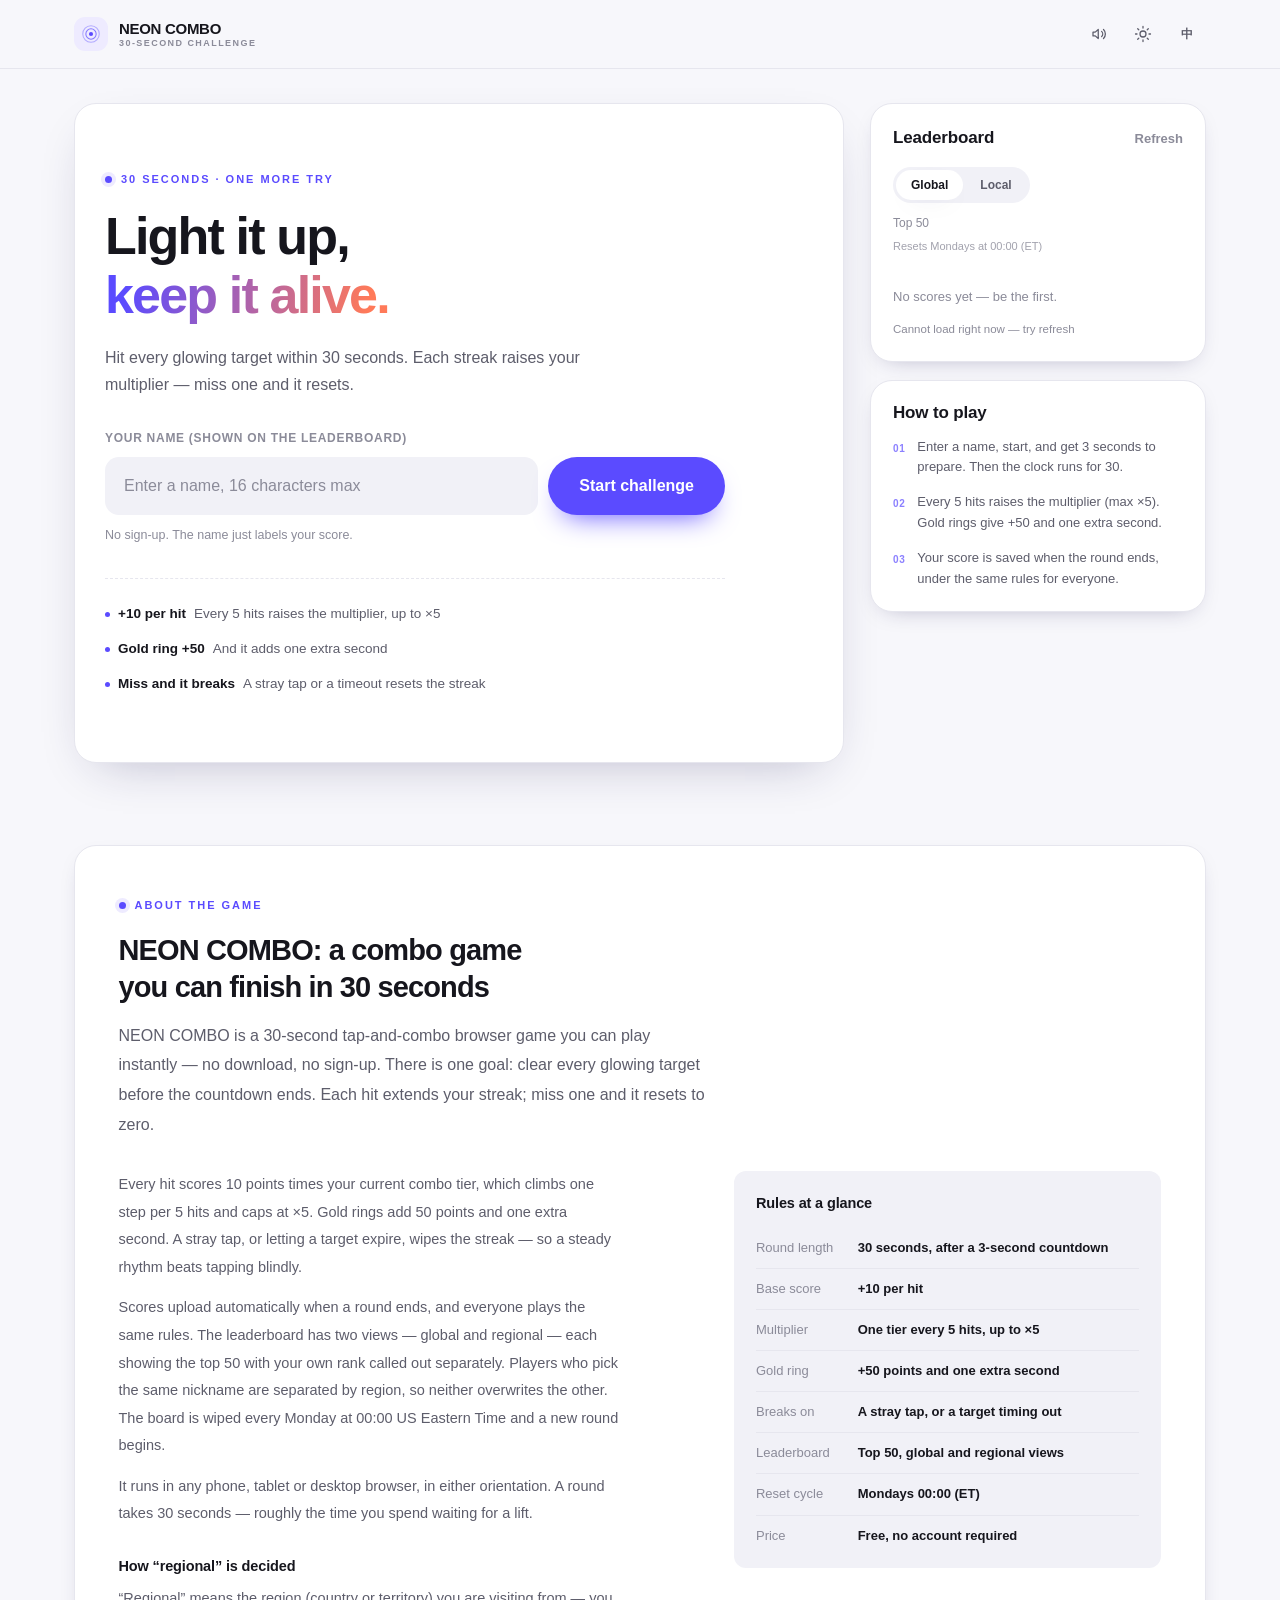
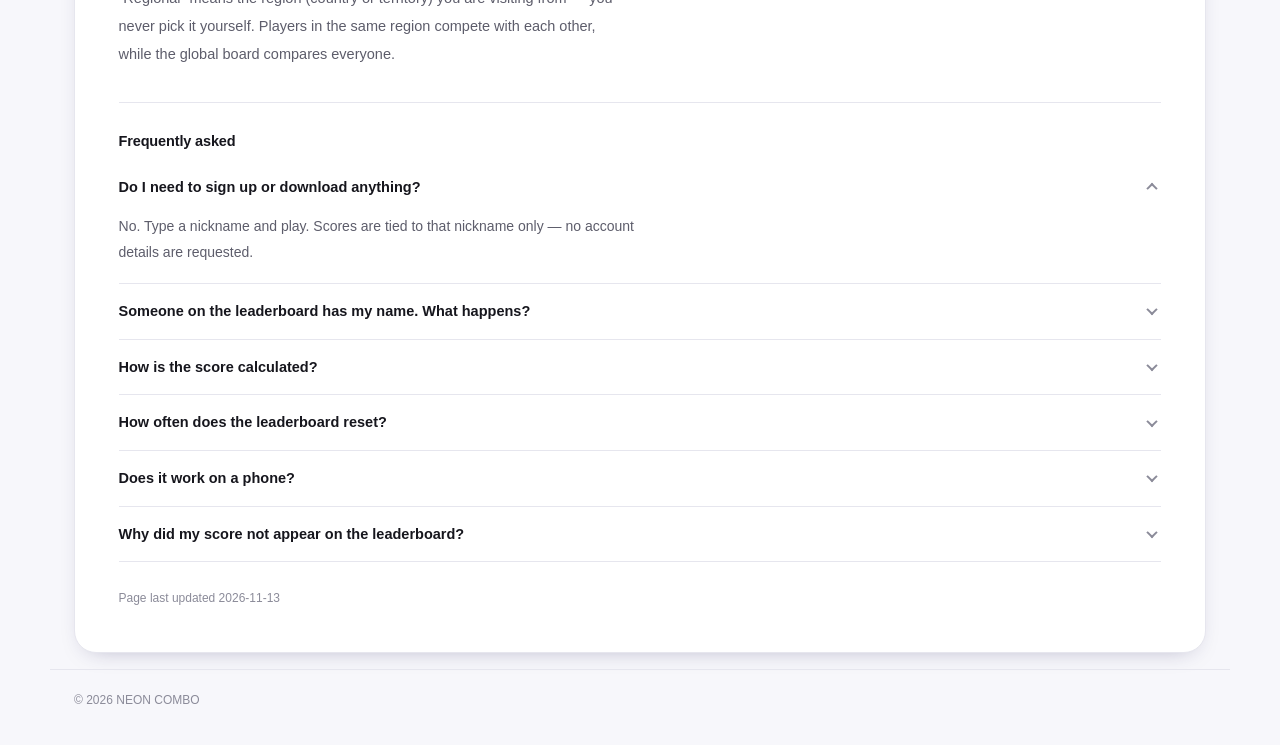
==== commit a3eba7b3: "fix: 榜单重置时间改为美东时间，并按夏令时校正 - 页面文案（侧栏、规则明细、正文、FAQ、llms.txt、JSON-LD）里的   「每周一 00:00（UTC+8 / 北京时间）」统一改成「" ====
--- a/public/index.html
+++ b/public/index.html
@@ -72,7 +72,7 @@
         "name": "霓虹连击 NEON COMBO",
         "alternateName": "NEON COMBO",
         "url": "https://home.prettylife.pw/",
-        "description": "霓虹连击是一个 30 秒的连击点击小游戏。点掉所有发光目标，连续命中不断叠加倍率（最高 ×5），漏掉一个连击归零；金环额外 +50 分并延长 1 秒。成绩自动进入全球与本区前 50 名榜单，每周一 00:00（UTC+8）重置。",
+        "description": "霓虹连击是一个 30 秒的连击点击小游戏。点掉所有发光目标，连续命中不断叠加倍率（最高 ×5），漏掉一个连击归零；金环额外 +50 分并延长 1 秒。成绩自动进入全球与本区前 50 名榜单，每周一 00:00（美东时间）重置。",
         "image": "https://home.prettylife.pw/assets/og-cover.png",
         "genre": ["Casual", "Arcade", "Clicker"],
         "gamePlatform": ["Web browser", "Mobile web", "Desktop"],
@@ -253,7 +253,7 @@
       <div class="about-cols">
         <div class="about-copy">
           <p data-i18n="about.p2">每命中一次得 10 分，连击每满 5 次提升一档倍率，最高 ×5；金色圆环额外加 50 分并延长 1 秒。点空或让目标超时消失都会让连击清零，所以稳住节奏比盲目快点得分更高。</p>
-          <p data-i18n="about.p3">一局结束成绩自动上传，所有人都用同一套规则。排行榜分全球和本区两个视角，各显示前 50 名，并单独标出你自己的排名；同名玩家会按所在地区区分，不会互相覆盖成绩。榜单每周一 00:00（UTC+8）清空，然后重新开始累计。</p>
+          <p data-i18n="about.p3">一局结束成绩自动上传，所有人都用同一套规则。排行榜分全球和本区两个视角，各显示前 50 名，并单独标出你自己的排名；同名玩家会按所在地区区分，不会互相覆盖成绩。榜单每周一 00:00（美东时间 ET）清空，然后重新开始累计。</p>
           <p data-i18n="about.p4">手机、平板和电脑浏览器都能直接玩，横屏竖屏都支持。单局只要 30 秒，等电梯的工夫就能刷一局。</p>
           <h3 class="about-h3" data-i18n="about.region.title">「本区」怎么算</h3>
           <p data-i18n="about.region.p">「本区」按你访问时所在的地区（国家或地区）划分，不需要自己选。同一个地区的人互相比较，跨地区则看全球榜。</p>
@@ -268,7 +268,7 @@
             <div><dt data-i18n="about.spec.gold.k">金色圆环</dt><dd data-i18n="about.spec.gold.v">+50 分，并延长 1 秒</dd></div>
             <div><dt data-i18n="about.spec.break.k">断连条件</dt><dd data-i18n="about.spec.break.v">点空，或目标超时消失</dd></div>
             <div><dt data-i18n="about.spec.board.k">排行榜</dt><dd data-i18n="about.spec.board.v">前 50 名，全球 / 本区两个视角</dd></div>
-            <div><dt data-i18n="about.spec.reset.k">重置周期</dt><dd data-i18n="about.spec.reset.v">每周一 00:00（UTC+8）</dd></div>
+            <div><dt data-i18n="about.spec.reset.k">重置周期</dt><dd data-i18n="about.spec.reset.v">每周一 00:00（美东时间 ET）</dd></div>
             <div><dt data-i18n="about.spec.price.k">费用</dt><dd data-i18n="about.spec.price.v">免费，不需要注册</dd></div>
           </dl>
         </div>
@@ -291,7 +291,7 @@
         </details>
         <details class="faq-item">
           <summary data-i18n="faq.q4">排行榜多久清空一次？</summary>
-          <p data-i18n="faq.a4">每周一 00:00（北京时间 UTC+8）清空一次，全球榜和本区榜同时重置，然后重新累计。</p>
+          <p data-i18n="faq.a4">每周一 00:00（美东时间 ET）清空一次，全球榜和本区榜同时重置，然后重新累计。</p>
         </details>
         <details class="faq-item">
           <summary data-i18n="faq.q5">手机上能玩吗？</summary>
